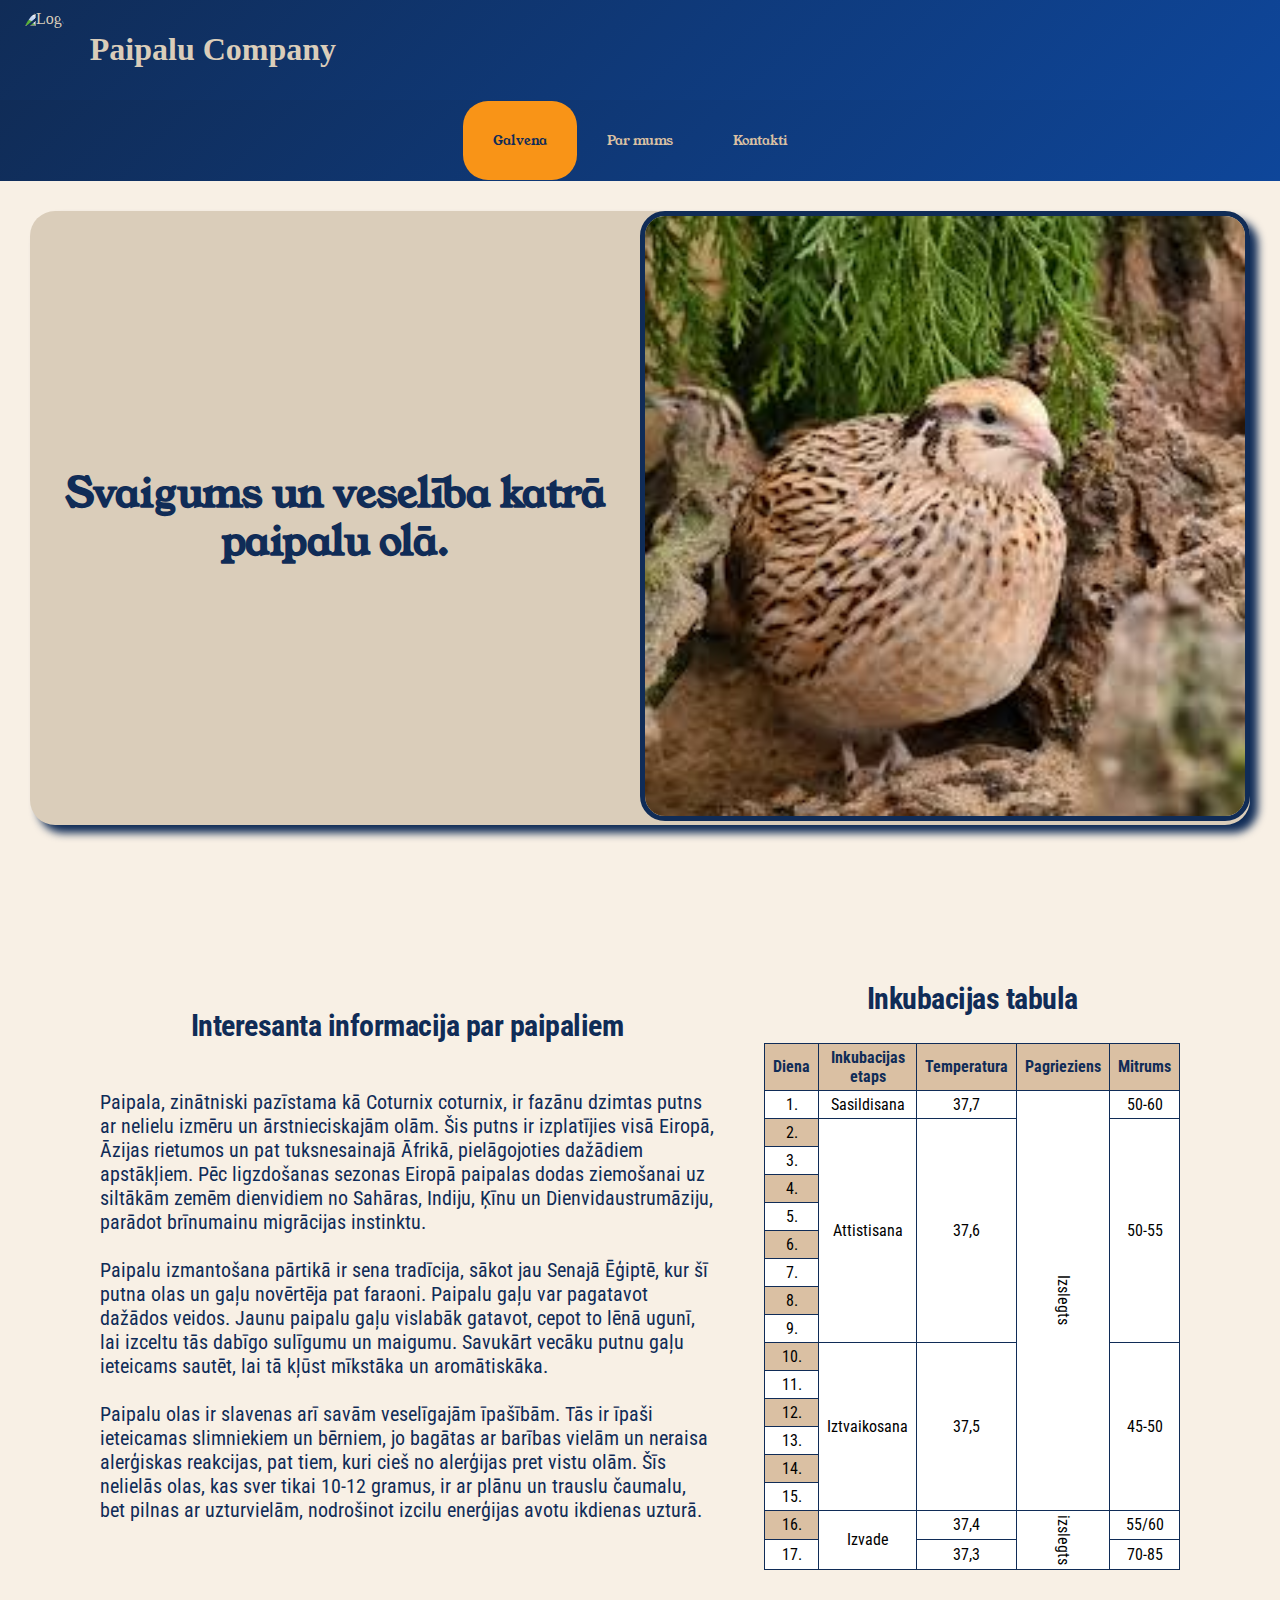
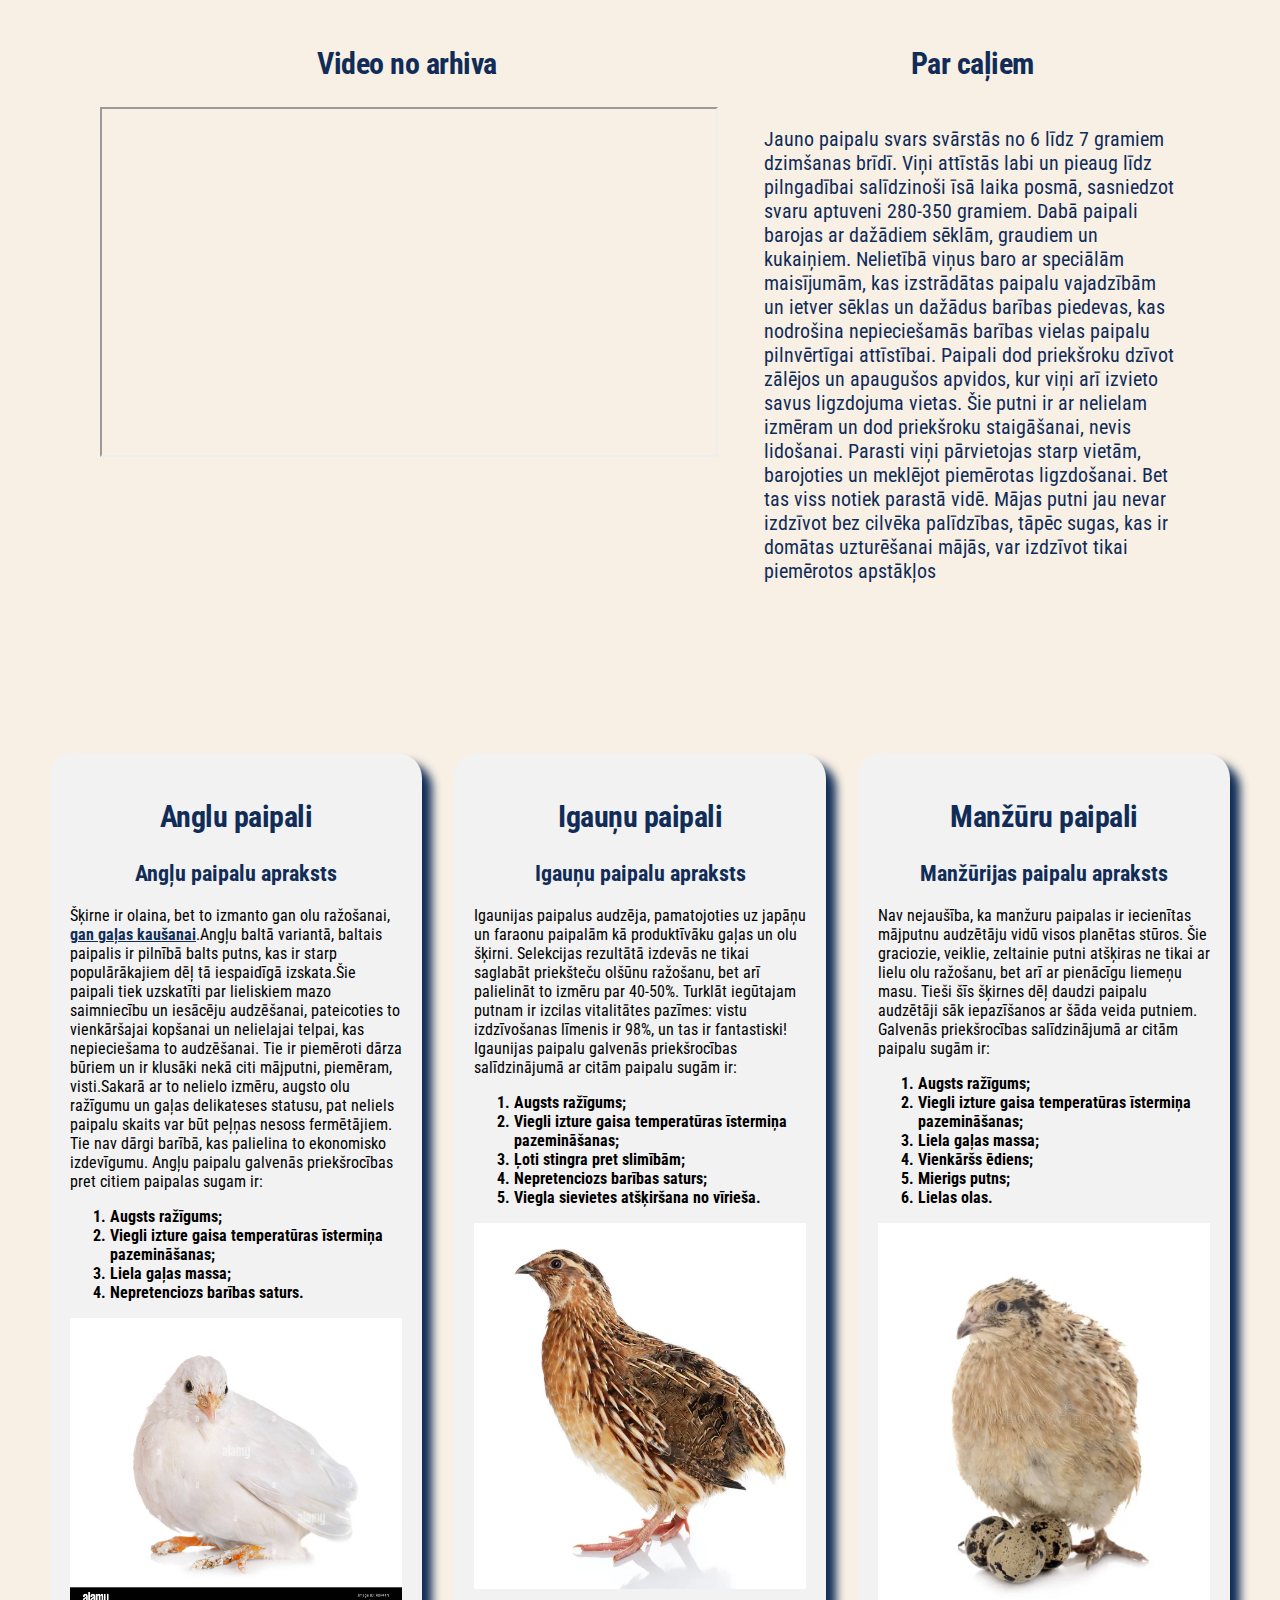
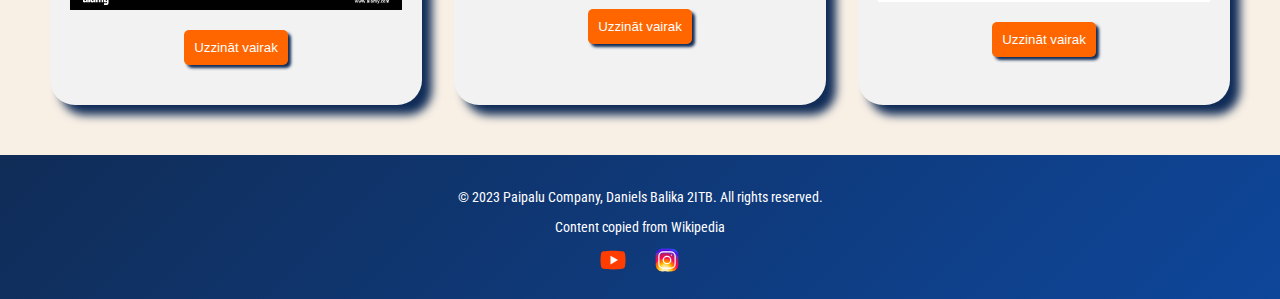
==== s22balidani/index.html @ 8e0a8c41 "Merge pull request #23 from karlis-i/s22balidani" ====
<!DOCTYPE html>
<html lang="lv">
<head>
    <meta charset="UTF-8">
    <meta name="description" content="This is an HTML document by Daniels Balika">
    <meta name="viewport" content="width=device-width, initial-scale=1.0">
    <link rel="stylesheet" href="style.css">
    <link
      rel="shortcut icon" href="https://cdn.glitch.com/48d57017-ca49-4ead-bbac-693b6e2ab8fb%2F%D0%B8%D0%B7%D0%BE%D0%B1%D1%80%D0%B0%D0%B6%D0%B5%D0%BD%D0%B8%D0%B5_2021-04-10_233541.png?v=1618086944465" type="image/x-icon"
    />
    <link rel="preconnect" href="https://fonts.googleapis.com">
    <link rel="preconnect" href="https://fonts.gstatic.com" crossorigin>
    <link href="https://fonts.googleapis.com/css2?family=Young+Serif&display=swap" rel="stylesheet">
    <link rel="preconnect" href="https://fonts.gstatic.com" crossorigin>
    <link href="https://fonts.googleapis.com/css2?family=Roboto+Condensed&family=Young+Serif&display=swap" rel="stylesheet">
    <title>First Practical Work</title>
</head>
<body>

    <header>
        <div class="logo">
            <img src="https://cdn.glitch.com/48d57017-ca49-4ead-bbac-693b6e2ab8fb%2F%D0%B8%D0%B7%D0%BE%D0%B1%D1%80%D0%B0%D0%B6%D0%B5%D0%BD%D0%B8%D0%B5_2021-04-10_233541.png?v=1618086944465" alt="Logo">
            <p>Paipalu Company</p>
        </div>
    </header>
    <nav>
        <ul class="header1">
            <li><a class="active" href="./index.html">Galvena</a></li>
            <li><a href="./par_mums.html" >Par mums</a></li>
            <li><a href="./kontakti.html" >Kontakti</a></li>
        </ul>
    </nav>

    <main>
        <article>
        
            <div class="web">
                <div class="card">
                    <div class="cardtext"><h1>Svaigums un veselība katrā  paipalu olā.</h1></div>
                    <div class="cardimg">
                        <img src="./images.jfif" alt="Paipals" >  
                    </div>
                </div>
            </div>
        
        </article>
            
        <aside>
            <section>
                <div class="grid-container">
                    <div class="text-section grid-item">

                            
                        <h2>Interesanta informacija par paipaliem </h2>
                        <p>Paipala, zinātniski pazīstama kā Coturnix coturnix, ir fazānu dzimtas putns ar nelielu izmēru un ārstnieciskajām olām. Šis putns ir izplatījies visā Eiropā, Āzijas rietumos un pat tuksnesainajā Āfrikā, pielāgojoties dažādiem apstākļiem. Pēc ligzdošanas sezonas Eiropā paipalas dodas ziemošanai uz siltākām zemēm dienvidiem no Sahāras, Indiju, Ķīnu un Dienvidaustrumāziju, parādot brīnumainu migrācijas instinktu.
                            <br> <br>   
                            Paipalu izmantošana pārtikā ir sena tradīcija, sākot jau Senajā Ēģiptē, kur šī putna olas un gaļu novērtēja pat faraoni. Paipalu gaļu var pagatavot dažādos veidos. Jaunu paipalu gaļu vislabāk gatavot, cepot to lēnā ugunī, lai izceltu tās dabīgo sulīgumu un maigumu. Savukārt vecāku putnu gaļu ieteicams sautēt, lai tā kļūst mīkstāka un aromātiskāka.
                            <br> <br>
                            Paipalu olas ir slavenas arī savām veselīgajām īpašībām. Tās ir īpaši ieteicamas slimniekiem un bērniem, jo bagātas ar barības vielām un neraisa alerģiskas reakcijas, pat tiem, kuri cieš no alerģijas pret vistu olām. Šīs nelielās olas, kas sver tikai 10-12 gramus, ir ar plānu un trauslu čaumalu, bet pilnas ar uzturvielām, nodrošinot izcilu enerģijas avotu ikdienas uzturā.
                        </p>
                    </div>
                
                    <div class="table-container">
                        <h2>Inkubacijas tabula</h2>
                        <div class="table wrapper">
                            <table>
                                <tr>
                                    <th>Diena</th>
                                    <th>Inkubacijas etaps</th>
                                    <th>Temperatura</th>
                                    <th>Pagrieziens</th>
                                    <th>Mitrums</th>                                 
                                </tr>
                                <tr>
                                    <td class="index">1.</td>
                                    <td>Sasildisana</td>
                                    <td>37,7</td>
                                    <td class="vertical" rowspan="15">Izslegts</td>
                                    <td>50-60</td>                                   
                                </tr>
                                <tr>
                                    <td class="index">2.</td>
                                    <td rowspan="8">Attistisana</td>
                                    <td rowspan="8">37,6</td>
                                    <td rowspan="8">50-55</td>                                   
                                </tr>
                                <tr>
                                    <td class="index">3.</td>   
                                </tr>
                                <tr>
                                    <td class="index">4.</td>
                                </tr>
                                <tr>
                                    <td class="index">5.</td>
                                </tr>
                                <tr>
                                    <td class="index">6.</td>
                                </tr>
                                <tr>
                                    <td class="index">7.</td>
                                </tr>
                                <tr>
                                    <td class="index">8.</td>
                                </tr>
                                <tr>
                                    <td class="index">9.</td>
                                </tr>
                                <tr>
                                    <td class="index">10.</td>
                                    <td rowspan="6">Iztvaikosana</td>
                                    <td rowspan="6">37,5</td>
                                    <td rowspan="6">45-50</td>
                                </tr>
                                <tr>
                                    <td class="index">11.</td>
                                </tr>
                                <tr>
                                    <td class="index">12.</td>
                                </tr>
                                <tr>
                                    <td class="index">13.</td>   
                                </tr>
                                <tr>
                                    <td class="index">14.</td>
                                </tr>
                                <tr>
                                    <td class="index">15.</td>
                                </tr>
                                <tr>
                                    <td class="index">16.</td>
                                    <td rowspan="2">Izvade</td>
                                    <td>37,4</td>
                                    <td class="vertical" rowspan="2">izslegts</td>
                                    <td>55/60</td>
                                </tr>
                                <tr>
                                    <td class="index">17.</td>
                                    <td>37,3</td>
                                    <td>70-85</td>
                                </tr>
                            </table>
                        </div>
                    </div>
                    <div class="video-section">
                        <h2>Video no arhiva</h2>
                        <div class="section-vide0">
                            <iframe class="video-ch" src="https://www.youtube.com/embed/PhxMPPdGCoc?si=QvZO91d7sfq3Oe2M" title="YouTube video player" allow="accelerometer; autoplay; clipboard-write; encrypted-media; gyroscope; picture-in-picture; web-share" allowfullscreen></iframe>
                        </div>
                    </div>
                    <div class="text-section1 grid-item">                       
                        <h2>Par caļiem</h2>
                            <p> Jauno paipalu svars svārstās no 6 līdz 7 gramiem dzimšanas brīdī. Viņi attīstās labi un pieaug līdz pilngadībai salīdzinoši īsā laika posmā, sasniedzot svaru aptuveni 280-350 gramiem.

                                Dabā paipali barojas ar dažādiem sēklām, graudiem un kukaiņiem. Nelietībā viņus baro ar speciālām maisījumām, kas izstrādātas paipalu vajadzībām un ietver sēklas un dažādus barības piedevas, kas nodrošina nepieciešamās barības vielas paipalu pilnvērtīgai attīstībai.
                                
                                Paipali dod priekšroku dzīvot zālējos un apaugušos apvidos, kur viņi arī izvieto savus ligzdojuma vietas. Šie putni ir ar nelielam izmēram un dod priekšroku staigāšanai, nevis lidošanai. Parasti viņi pārvietojas starp vietām, barojoties un meklējot piemērotas ligzdošanai. Bet tas viss notiek parastā vidē. Mājas putni jau nevar izdzīvot bez cilvēka palīdzības, tāpēc sugas, kas ir domātas uzturēšanai mājās, var izdzīvot tikai piemērotos apstākļos</p>
                    </div>     
                </div>
            </section>
        

        
            <section>
                <div class="section_with_3">
                    <div class="sections">
                        <div class="title">
                            <h2>
                                    Anglu paipali
                            </h2>
                            <h3>
                                    Angļu paipalu apraksts
                            </h3>
                            <p class="left_p1">
                                    Šķirne ir olaina, bet to izmanto gan olu ražošanai,
                                    <u>gan gaļas kaušanai</u>.Angļu baltā variantā, baltais paipalis ir pilnībā balts putns, kas ir starp populārākajiem dēļ tā iespaidīgā izskata.Šie paipali tiek uzskatīti par lieliskiem mazo saimniecību un iesācēju audzēšanai, pateicoties to vienkāršajai kopšanai un nelielajai telpai, kas nepieciešama to audzēšanai. Tie ir piemēroti dārza būriem un ir klusāki nekā citi mājputni, piemēram, visti.Sakarā ar to nelielo izmēru, augsto olu ražīgumu un gaļas delikateses statusu, pat neliels paipalu skaits var būt peļņas nesoss fermētājiem. Tie nav dārgi barībā, kas palielina to ekonomisko izdevīgumu. Angļu paipalu galvenās priekšrocības pret
                                    citiem paipalas sugam ir:
                                    
                            </p>
                        <div class="parametri">
                                    <ol class="text_in_ol">
                                    <li>Augsts ražīgums;</li>
                                    <li>Viegli izture gaisa temperatūras īstermiņa pazemināšanas;</li>
                                    <li>Liela gaļas massa;</li>
                                    <li>Nepretenciozs barības saturs.</li>
                                    </ol>
                                </div>
                                
                                <img class="photos_of_quails" src="./king-quail-in-front-of-white-background-RBP41N.jpg" alt="white Quail">
                                <br>
                                <button onclick="window.open('https://domesticfutures.com/anglijskie-chernye-i-belye-perepela-opisanie-foto-8588', '_blank');">
                                    Uzzināt vairak
                                </button>
                        </div>
                    </div>

                    <div class="sections">
                        <div class="title">
                                <h2>
                                    Igauņu paipali
                                </h2>
                                <h3>
                                    Igauņu paipalu apraksts
                                </h3>
                                <p class="left_p1">
                                    Igaunijas paipalus audzēja, pamatojoties uz japāņu un faraonu paipalām kā produktīvāku gaļas un olu šķirni. Selekcijas rezultātā izdevās ne tikai saglabāt priekšteču olšūnu ražošanu, bet arī palielināt to izmēru par 40-50%. Turklāt iegūtajam putnam ir izcilas vitalitātes pazīmes: vistu izdzīvošanas līmenis ir 98%, un tas ir fantastiski! Igaunijas paipalu galvenās priekšrocības salīdzinājumā ar citām paipalu sugām ir:
                                </p>
                                <div class="parametri">
                                    <ol class="text_in_ol">
                                    <li>Augsts ražīgums;</li>
                                    <li>Viegli izture gaisa temperatūras īstermiņa pazemināšanas;</li>
                                    <li>Ļoti stingra pret slimībām;</li>
                                    <li>Nepretenciozs barības saturs;</li>
                                    <li>Viegla sievietes atšķiršana no vīrieša.
                                    </li>
                                    </ol>
                                </div>
                                
                                    
                                <img class="photos_of_quails" src="./depositphotos_16342813-stock-photo-japanese-quail.jpg" alt="Igaunu Paipali"><br>
                                <button onclick="window.open('https://www-thepoultrysite-com.webpkgcache.com/doc/-/s/www.thepoultrysite.com/articles/estonian-quail-an-endangered-breed', '_blank');">
                                    Uzzināt vairak 
                            </button>
                        </div>
                    </div>
                
                    <div class="sections">
                        <div class="title">
                            <h2>
                            Manžūru paipali
                            </h2>
                            <h3>
                            Manžūrijas paipalu apraksts
                            </h3>
                            <p class="left_p1">
                            Nav nejaušība, ka manžuru paipalas ir iecienītas mājputnu audzētāju vidū visos planētas stūros. Šie graciozie, veiklie, zeltainie putni atšķiras ne tikai ar lielu olu ražošanu, bet arī ar pienācīgu liemeņu masu. Tieši šīs šķirnes dēļ daudzi paipalu audzētāji sāk iepazīšanos ar šāda veida putniem. Galvenās priekšrocības salīdzinājumā ar citām paipalu sugām ir:
                            </p>
                            <div class="parametri">
                                <ol class="text_in_ol">
                                    <li>Augsts ražīgums;</li>
                                    <li>Viegli izture gaisa temperatūras īstermiņa pazemināšanas;</li>
                                    <li>Liela gaļas massa;</li>
                                    <li>Vienkāršs ēdiens;</li>
                                    <li>Mierigs putns;</li>
                                    <li>Lielas olas.</li>
                                </ol>
                            </div>
                            <img class="photos_of_quails" src="./japanese-quail-studio-front-white-background-195772326.webp" alt="Japanu paipals"><br>
                                <button onclick="window.open('https://burea-uinsurance.com/en/characteristics-of-the-manchu-quail/', '_blank');"> 
                                    Uzzināt vairak
                                </button>
                                
                        </div>                          
                    </div>    
                </div>              
            </section>
        </aside>
    </main>       
        <footer>
            
            <div class="footer-content">
                <p class="footer_text">&copy; 2023 Paipalu Company, Daniels Balika 2ITB. All rights reserved.</p>
                <p class="footer_text">Content copied from Wikipedia</p>
                <div class="social-icons">
                    <a href="https://www.youtube.com/channel/UCMT5Gub0Gn9eZH9a9OvfWdQ/featured" target="_blank">
                        <img src="./icons8-youtube.svg" alt="YouTube">
                    </a>
                    <a href="https://www.instagram.com/paipalu_company/?hl=ru" target="_blank">
                        <img src="./icons8-instagram.svg" alt="Instagram">
                    </a>
                </div>
            </div>
        </footer>
</body>
</html>
---- s22balidani/style.css ----
:root {
    --blue: #102C57;
    --warmbeige: #DAC0A3;
    --lightbeige: #F8F0E5;
    --midlebeige: #dacdba;
    --white: white;
    --header_radius: 25px;
    --border_radius: 25px;
    --fontYoung: 'Young Serif', serif;
    --fontRoboto:  'Roboto Condensed', sans-serif;
    --gradient: linear-gradient(135deg, #102C57 0%,#0e469a 100%);
}

h2{
    color: var(--blue);
    text-align: center;
}
h1{
    color: var(--blue);
    text-align: center;
}
.contact-info dt::before{
    content: "\1F426";
    
}

body {
    background-color: var(--lightbeige);
    display: flex;
    flex-direction: column;
    min-height: 100vh;
    margin: 0;
}
header {
    color: var(--midlebeige);
    display: flex;
    justify-content: space-between;
    align-items: center;
    padding: 10px 20px; 
    background: var(--gradient);
    
}
nav {
    color: var(--midlebeige);
    display: flex;
    justify-content: center;
    align-items: center;
    padding: 10px 20px;
    background: var(--gradient);
    
}
.header1 li a{
    font-family: var(--fontYoung);
    font-size: 13px;
}
.logo{
    display: flex;
    border: 5px;   
}
.logo p{
    font-size: 2em;
    margin-block-start: 0.67em;
    margin-block-end: 0.67em;
    margin-inline-start: 20px;
    font-weight: bold;
}
.logo img {
    max-width: 80px;
    max-height: 80px;
    border-radius: 50%;
}
nav ul {
    list-style: none;
    padding: 5px;
    display: flex;
}
nav a {
    text-decoration: none;
    padding: 30px;
    color: var(--warmbeige);
}
nav a:hover{
    background-color: var(--lightbeige);
    color: var(--blue);
    border-radius: var(--border_radius);
}
nav a.active{
    background-color: #F99417;
    color: var(--blue);
    border-radius: var(--border_radius);
}
nav a.active:hover{
    background-color: #F99417;
    color: var(--blue);
    padding: 32px;
}
.card{
    width: auto;
    background-color: var(--midlebeige);
    height: auto;
    margin: 30px;
    border-radius: var(--border_radius);
    box-shadow: 8px 8px 8px var(--blue);
    display: flex;
    justify-content: space-around;
    align-items: center; 
}
.cardtext h1{
    color: var(--blue);
    font-family: var(--fontYoung);
    font-size: 2.5rem;
    text-align: center;
}
.cardimg img{
    width: 400px;
    border-radius: var(--border_radius);
    border: 5px solid var(--blue);
}
.footer-content p {
    font-size: 14px;
    margin-bottom: 10px;
}
.section_with_3{
    display: flex;
    justify-content: space-evenly;
    gap: 2rem;
    margin: 50px;
}


.sections {
    display: flex;
    flex-direction: column;
    flex:1;
    max-width: 1300px;
    padding: 20px;
    background-color: #f2f2f2;
    border-radius: var(--border_radius);
    text-align: center;
    box-shadow: 10px 10px 10px var(--blue);
    
  }
  table{
    font-family: var(--fontRoboto);
  }
  button {
    align-items: flex-end;
    padding: 10px;
    background-color: #ff6600;
    color: #fff;
    margin: 20px;
    border-radius: 5px;
    box-shadow: 3px 3px 3px  var(--blue);
    border: none;
    align-items: end;
  }
  .text_in_ol{
    text-align: left;
    font-family: var(--fontRoboto) ;
    font-weight: bolder;
  }
  .left_p1{
    text-align: left;
    font-family: var(--fontRoboto);
  }
  u{
    font-weight: bold;
    color: var(--blue);
  }
  h1{
    font-family: var(--fontRoboto);
    font-weight: bold;
    font-size: 40px;
    line-height: 48px;
    letter-spacing: -0.5px;
  }
  h2{
    font-family: var(--fontRoboto);
    font-weight: bold;
    font-size: 30px;
    line-height: 38px;
    letter-spacing: -0.5px;
  }
  h3{
    font-family: var(--fontRoboto);
    margin-top:-8%;  
  }
footer {
    margin-top: auto;
    color: #fff;
    padding: 20px 0;
    text-align: center;
    background: var(--gradient);
}
.social-icons a {
    margin: 0 10px;
    text-decoration: none;
    color: #fff;
}
.social-icons img {
    width: 30px;
    height: 30px;
}

.footer_text{
    font-family: var(--fontRoboto);
}
.imp iframe{
     display: inline-block;
     width: 100%;
     height:70%

}
.photos_of_quails{
    display: inline-block;
    vertical-align: middle;
    width:100%;

}
.imp{
    height:400px
}


.video-ch{
    position:absolute;
    width: 100%;
    height: 100%;
}
h3{
    text-align: center;
    margin: 20px;
    font-family: var(--fontRoboto);
    color:var(--blue);
    font-size: 22px;
    font-weight: bolder;
}
.vertical{
    writing-mode: vertical-rl;
}
.grid-container{
    padding-top: 100px;
    padding-left: 100px;
    padding-right: 100px;
    padding-bottom: 100px;
    display: grid;
    grid-template-columns: 1fr 1fr 1fr;
    grid-template-rows: auto auto;
    grid-gap: 50px;
    
}
.grid-container p{
    font-family:var(--fontRoboto);
    color: var(--blue);
    font-size: 20px;
}
.text-section{
    grid-column: 1 / 3;
    grid-row: 1 / 2;
    

}
.table-container{
    grid-column: 3/4;
    grid-row: 1/2;
}
.video-section{
    grid-column: 1 / 3;
    grid-row: 2 / 3;
    width: 100%; 
    height: 0;
    padding-bottom: 56.25%; 
    position: relative;

}
.grid-item {
    display: flex;
    flex-direction: column;
    align-items: center;
    justify-content: center;
  }
.text-section1{
    align-items: center;
    grid-column: 3 / 4;
    grid-row: 2 / 3;
}
table {
    border-collapse: collapse;
    border: 1px solid var(--blue);
    width: 100%;
    text-align: center;
    }
table th, table td {
    border-width: 0;
}
table tr th, table tr td {
    
    border: 1px solid var(--blue);
    padding: 0.25rem 0.5rem;
}
table tr th {
    text-align: left;
    background-color: var(--warmbeige);
    color: var(--blue);
    text-align:center;
}
table tr td{
    background-color: var(--white);
}
table tr:nth-of-type(odd) .index {
    background-color: var(--warmbeige);
}
.contact{
    height: 70vh;
    display: flex;
    flex-direction: column;
    align-items: center;
    justify-content: center;
}
.contact-info{
    font-family: var(--fontRoboto);
    font-size: 30px;
    color: var(--blue);
    list-style-type: none;
    padding: 0;
    margin: 0;
    height: 70vh;
    display: flex;
    flex-direction: column;
    align-items: center;
    justify-content: center;
    text-align: center;
}
.contact-info a{
    text-decoration: none;
    color: orange;
}
.row {
    justify-content: center;
    display: flex;
    flex-wrap: wrap;
    padding: 0 4px;
  }
  .column {
    flex: 25%;
    max-width: 25%;
    padding: 0 4px;
  }
  .column img {
    margin-top: 8px;
    vertical-align: middle;
    width: 100%;
  }
  .text{
    text-align:center;
  }

  

    
@media (max-width: 768px) {
    header {
        flex-direction: column;
        align-items: center;
    }
    nav ul {
        flex-direction: column;
        align-items: center;
        justify-content: center;  
    }
    nav li {
        margin-right: 0;
        margin-bottom: 10px;
        margin: 10px; 
    }
    .menu-icon {
        display: block;
        font-size: 24px;
        cursor: pointer;
        margin-top: 10px;
    }
    .collapsed {
        display: none;
    }
    .menu-icon.active + nav ul {
        display: flex;
    }
    nav a:hover{
        text-align: center;
        background-color: var(--lightbeige);
        color: var(--blue);
        width: 100%;
        padding: 10px;
        padding-inline: 19vw;
        border-radius: var(--header_radius);
        width: 100%;
    }
    nav a.active{
        color: var(--lightbeige);
        padding: 10px;
        padding-inline: 20vw;
        border-radius: var(--header_radius);
    }
    nav a.active:hover{
        padding: 10px;
        padding-inline: 20vw;
        border-radius: var(--header_radius);
    }
    .card {
        flex-direction: column;
        height: 100%;
      }
    .social-icons a {
        margin: 0 5px;
    }
    .social-icons img {
        width: 25px;
        height: 25px;
    }
    .section_with_3 {
        flex-direction: column;
        height: 100%;
        padding: 5px;
        margin: 10px;
      }
      
      .grid {
        grid-template-columns: repeat(auto-fill, minmax(100px, 1fr));
      }
}
@media (max-width: 480px){
    .cardimg img{
        width: 200px;
    }
}
@media (min-width: 1200px){
    .cardimg img{
        width: 600px;
    }
}
@media (max-width: 800px) {
    .column {
      flex: 50%;
      max-width: 50%;
    }
} 
  @media (max-width: 600px) {
    .column {
      flex: 100%;
      max-width: 100%;
    }
    .table{
        font-size: 10px;
    }
}
  @media (max-width: 1200px) {
    .grid-container{
        margin: 20px;
        padding: 0;
        display: grid;
        grid-template-columns: 1fr;
        grid-template-rows: auto auto auto auto;
        gap: 20px;   
    }
    .text-section{
        margin-top: 40px;
        grid-column: 1 / 2;
        grid-row: 1 / 2;
    }
    .table-container{
        grid-column: 1/2;
        grid-row: 2/3;
    }
    .video-section{
        grid-column: 1 / 2;
        grid-row: 3 / 4;
    }
    .text-section1{
        grid-column: 1 / 2;
        grid-row: 4 / 5;
    }
}
@media (min-width: 2000px){
    .section_with_3{
        margin-top: 270px;
    }
}
.margin{
    margin-top: 50px;
}
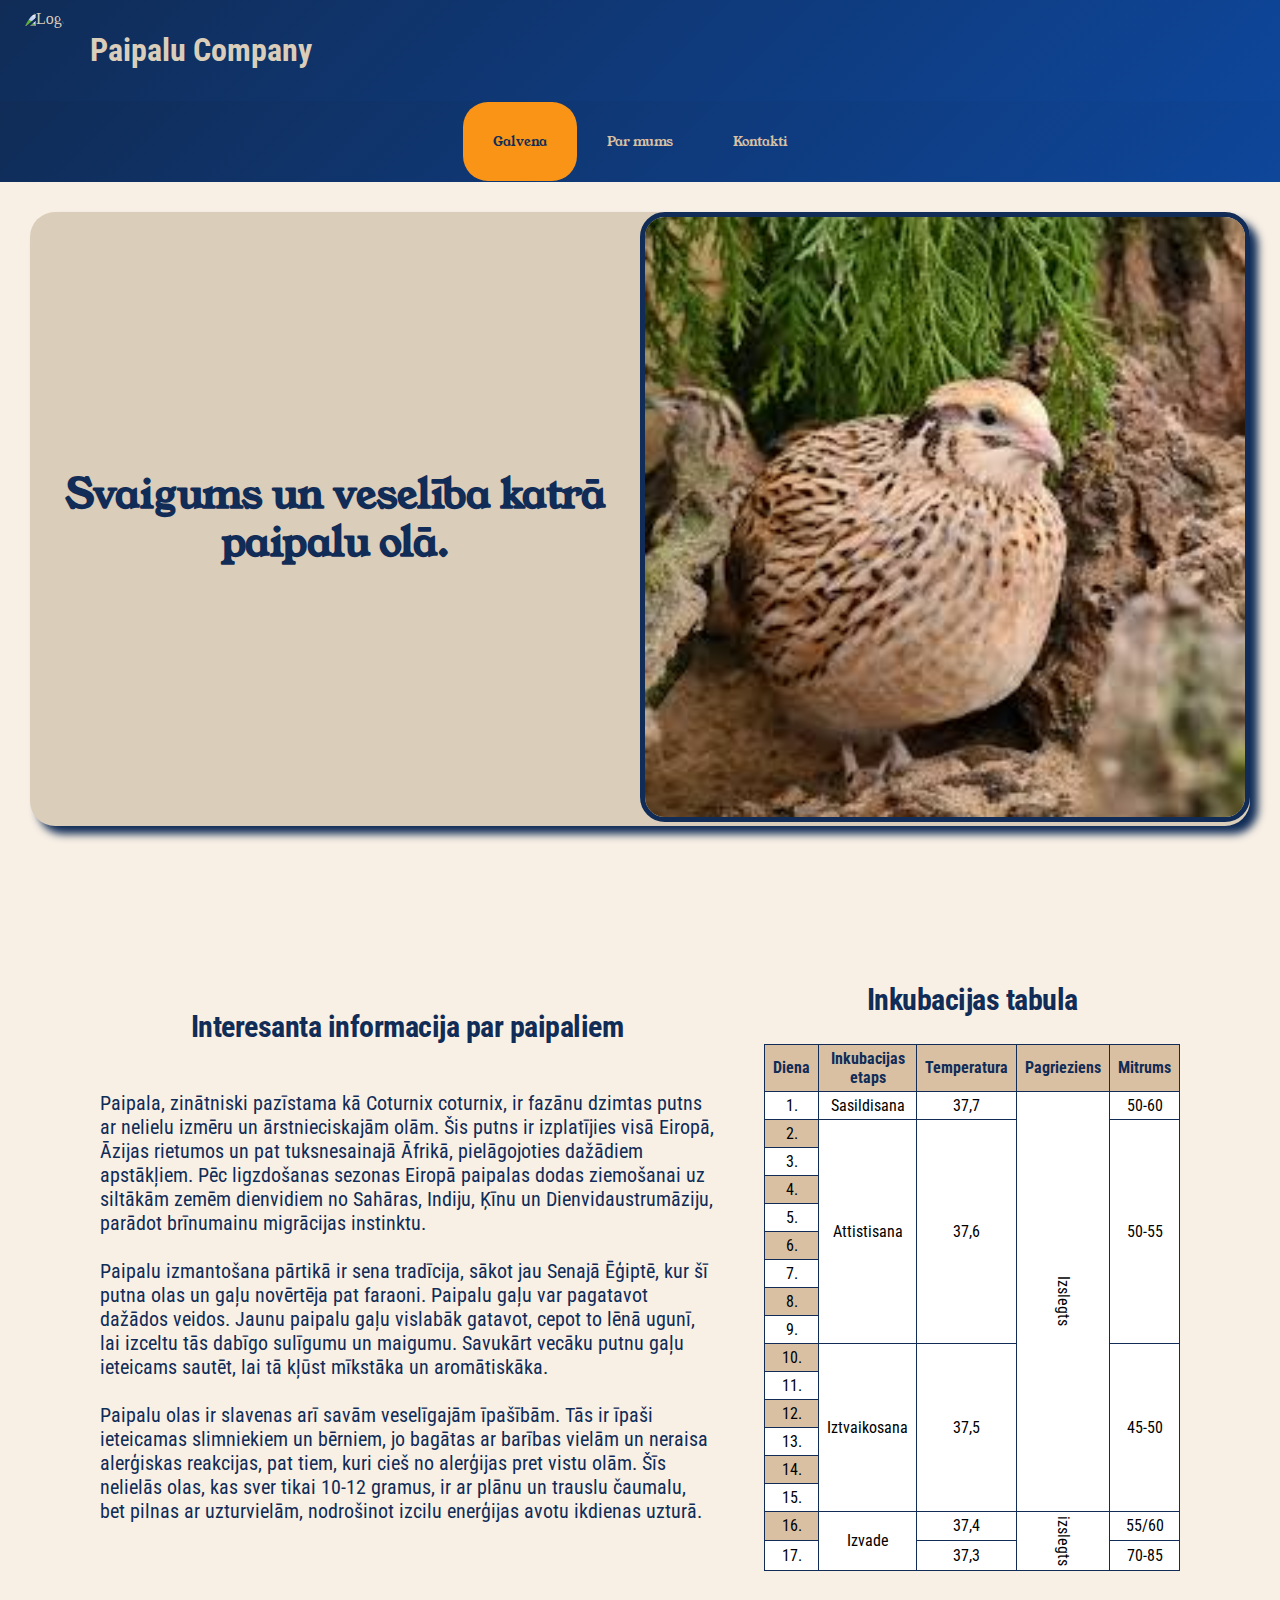
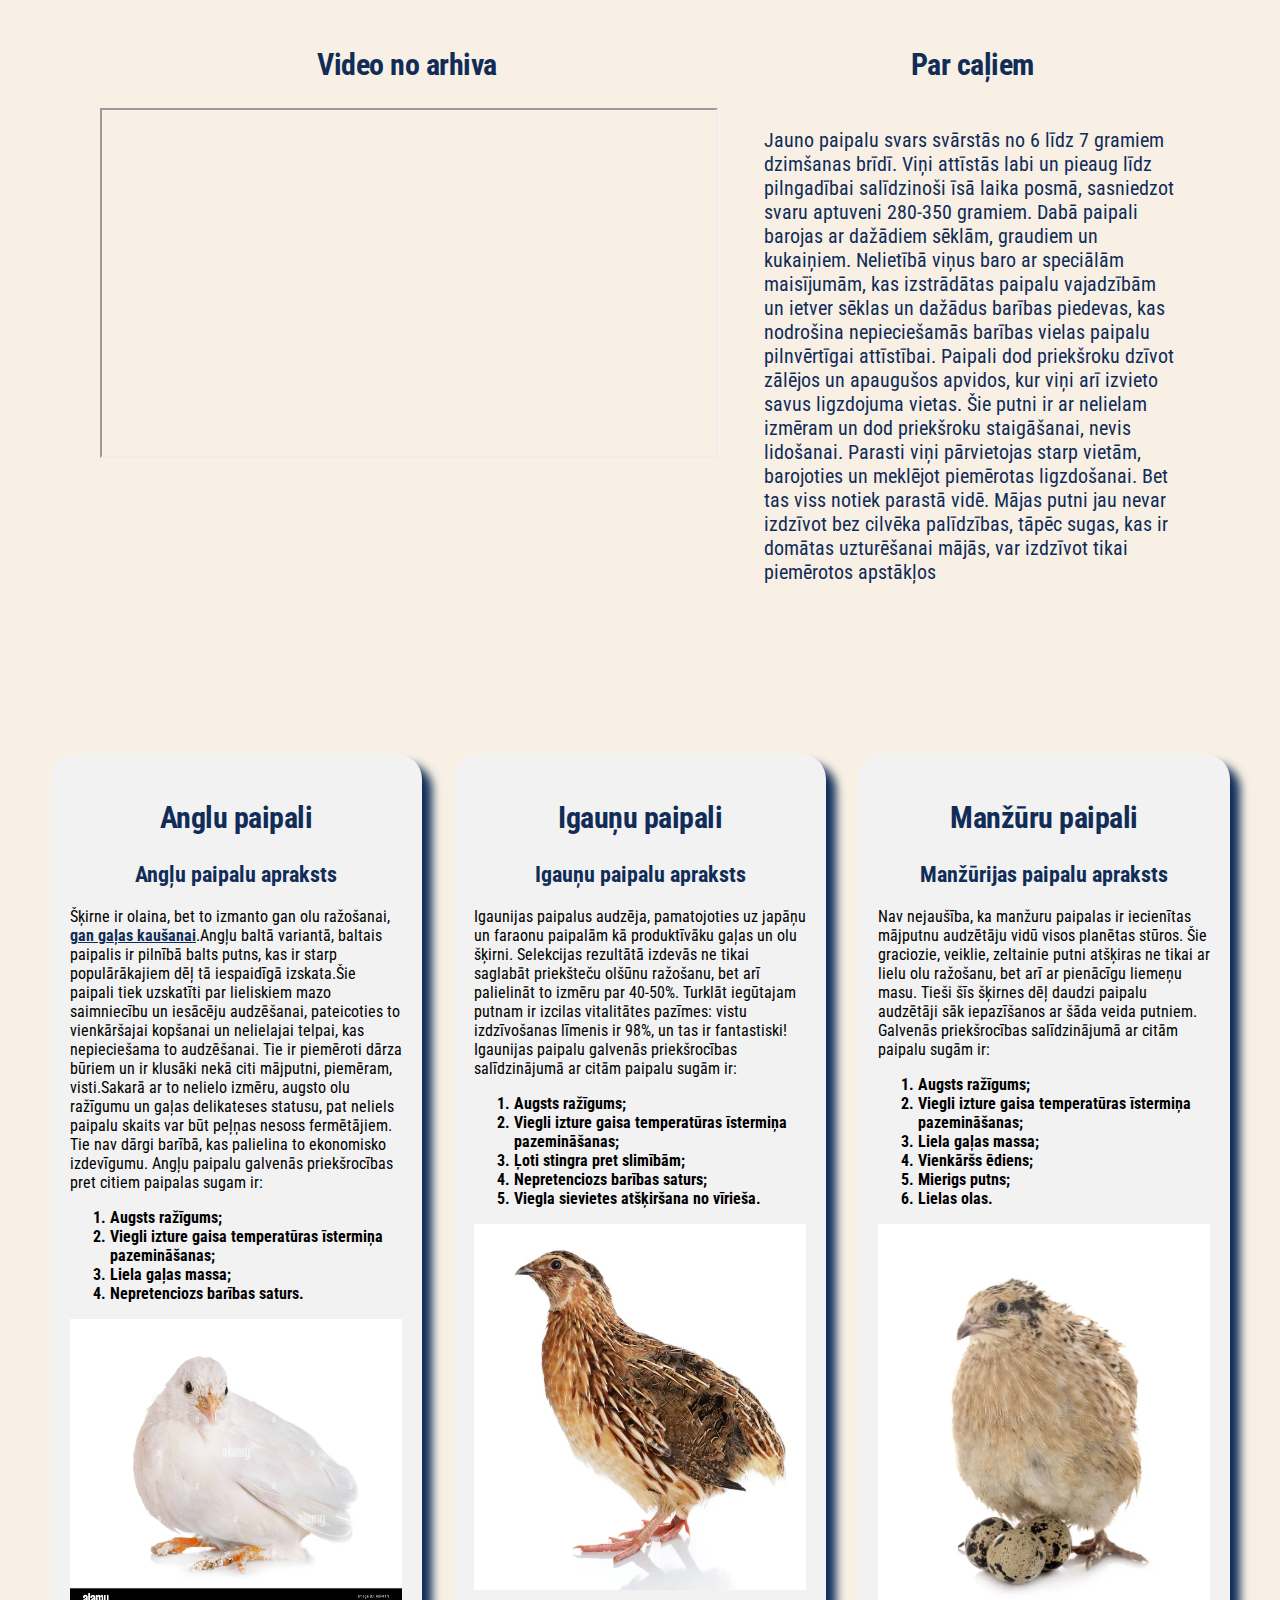
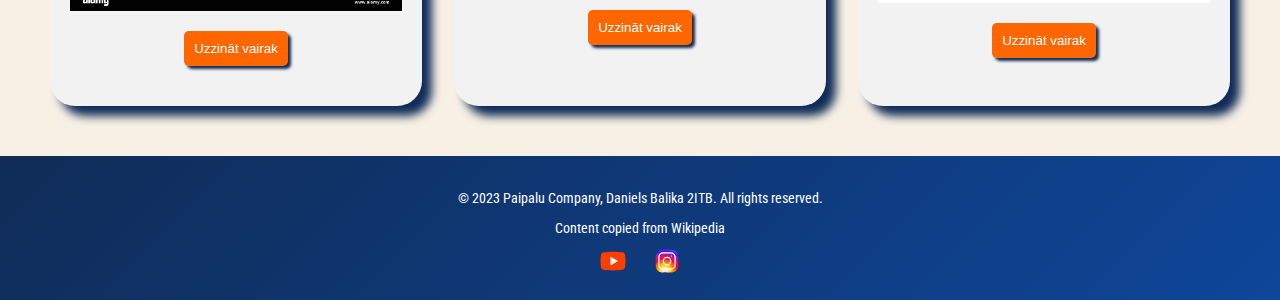
==== commit 2d235d6c: "Make some modification in kontakti.html for succesful W3C validation and make font-family in css for" ====
--- a/s22balidani/index.html
+++ b/s22balidani/index.html
@@ -5,9 +5,7 @@
     <meta name="description" content="This is an HTML document by Daniels Balika">
     <meta name="viewport" content="width=device-width, initial-scale=1.0">
     <link rel="stylesheet" href="style.css">
-    <link
-      rel="shortcut icon" href="https://cdn.glitch.com/48d57017-ca49-4ead-bbac-693b6e2ab8fb%2F%D0%B8%D0%B7%D0%BE%D0%B1%D1%80%D0%B0%D0%B6%D0%B5%D0%BD%D0%B8%D0%B5_2021-04-10_233541.png?v=1618086944465" type="image/x-icon"
-    />
+    <link rel="shortcut icon" href="https://cdn.glitch.com/48d57017-ca49-4ead-bbac-693b6e2ab8fb%2F%D0%B8%D0%B7%D0%BE%D0%B1%D1%80%D0%B0%D0%B6%D0%B5%D0%BD%D0%B8%D0%B5_2021-04-10_233541.png?v=1618086944465" type="image/x-icon">
     <link rel="preconnect" href="https://fonts.googleapis.com">
     <link rel="preconnect" href="https://fonts.gstatic.com" crossorigin>
     <link href="https://fonts.googleapis.com/css2?family=Young+Serif&display=swap" rel="stylesheet">
--- a/s22balidani/style.css
+++ b/s22balidani/style.css
@@ -19,9 +19,11 @@
     color: var(--blue);
     text-align: center;
 }
+.contact-info dd::before{
+    content: "\1F426";
+}
 .contact-info dt::before{
     content: "\1F426";
-    
 }
 
 body {
@@ -63,6 +65,7 @@
     margin-block-end: 0.67em;
     margin-inline-start: 20px;
     font-weight: bold;
+    font-family: var(--fontRoboto);
 }
 .logo img {
     max-width: 80px;
